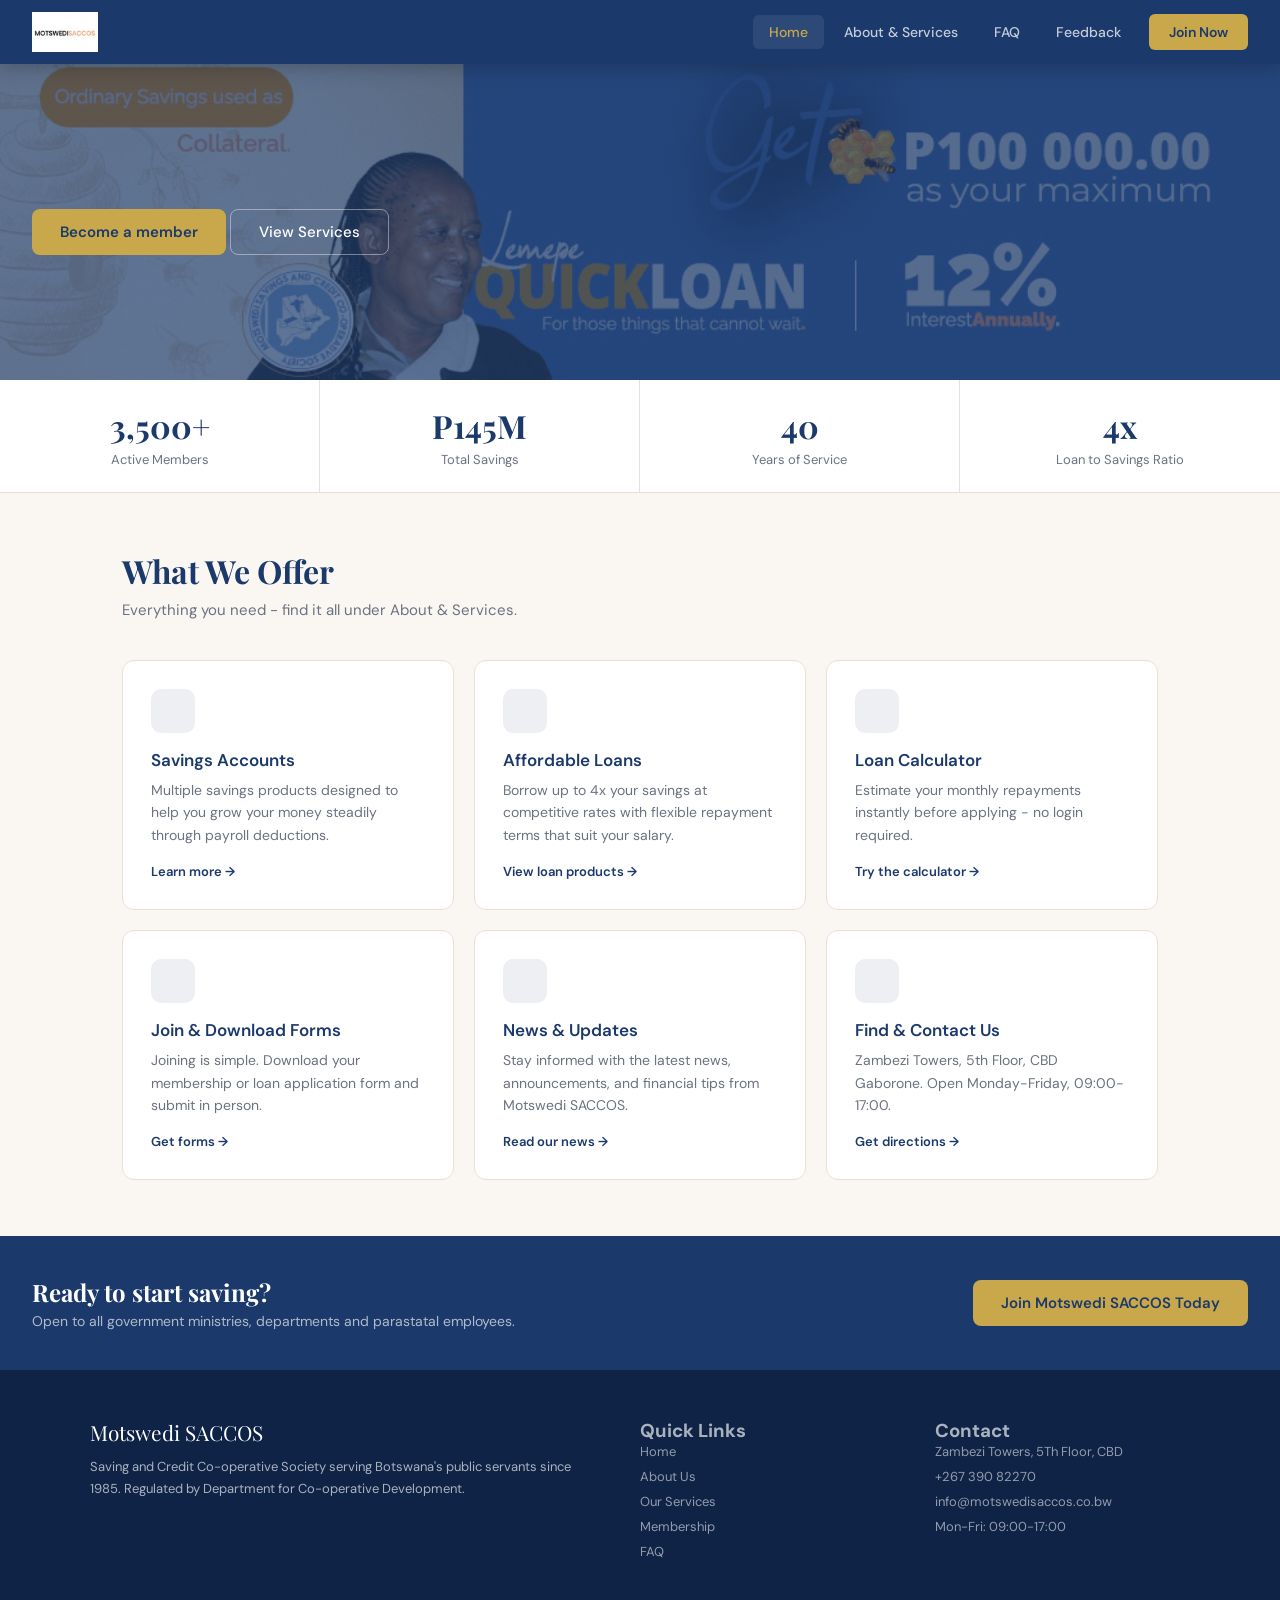
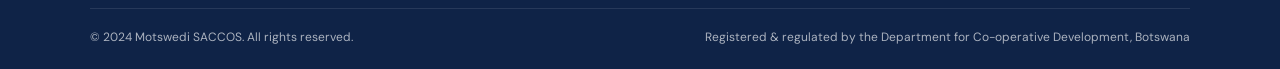
==== index.html @ 710ae523 "Change footer headings from h4/h5 to h3" ====
<!DOCTYPE html>
<html lang="en">
<head>
    <meta charset="UTF-8">
    <meta name="viewport" content="width=device-width, initial-scale=1.0">
    <title>Motswedi SACCOS-Home</title>
    <link rel="stylesheet" href="style.css">
</head>
<body class="fade-in">
    <nav>
        <a class="nav-logo" href="index.html">
            <img src="images/logo.jpg" alt="Motswedi SACCOS Logo" class="nav-logo-img">
        </a>
        <div class="nav-links">
          <a class="nav-btn active" href="index.html">Home</a>
          <a class="nav-btn" href="aboutservices.html">About &amp; Services</a>
          <a class="nav-btn" href="faq.html">FAQ</a>
          <a class="nav-btn" href="Feedback.html">Feedback</a>
          <a class="nav-cta" href="aboutservices.html#membership">Join Now</a>
        </div>  
    </nav>
    
    <div class="hero">
        <div class="hero-badge">
        </div>
        <div class="hero-buttons">
          <a class="btn-primary" href="aboutservices.html#membership">Become a member</a>
          <a class="btn-outline" href="aboutservices.html#services">View Services</a>
        </div>
    </div>

    <div class="stats">
        <div class="stat">
            <div class="stat-number">3,500+</div>
            <div class="stat-label">Active Members</div>
        </div>
        <div class="stat">
            <div class="stat-number">P145M</div>
            <div class="stat-label">Total Savings</div>
        </div>
        <div class="stat">
            <div class="stat-number">40</div>
            <div class="stat-label">Years of Service</div>
        </div>
        <div class="stat">
            <div class="stat-number">4x</div>
            <div class="stat-label">Loan to Savings Ratio</div>
        </div>
    </div>

    <div class="section">
        <div class="line"></div>
        <h2 class="section-title">What We Offer</h2>
        <p class="section-sub">Everything you need - find it all under About &amp; Services.</p>
        <div class="card-grid">
            <a class="card" href="aboutservices.html#services">
                <div class="card-icon"></div>
                <h3>Savings Accounts</h3>
                <p>Multiple savings products designed to help you grow your money steadily through payroll deductions.</p>
                <span class="card-link">Learn more</span>
            </a>
            <a class="card" href="aboutservices.html#services">
                <div class="card-icon"></div>
                <h3>Affordable Loans</h3>
                <p>Borrow up to 4x your savings at competitive rates with flexible repayment terms that suit your salary.</p>
                <span class="card-link">View loan products</span>
            </a>
            <a class="card" href="aboutservices.html#calculator">
                <div class="card-icon"></div>
                <h3>Loan Calculator</h3>
                <p>Estimate your monthly repayments instantly before applying - no login required.</p>
                <span class="card-link">Try the calculator</span>
            </a>
            <a class="card" href="aboutservices.html#membership">
                <div class="card-icon"></div>
                <h3>Join &amp; Download Forms</h3>
                <p>Joining is simple. Download your membership or loan application form and submit in person.</p>
                <span class="card-link">Get forms</span>
            </a>
            <a class="card" href="aboutservices.html#news">
                <div class="card-icon"></div>
                <h3>News &amp; Updates</h3>
                <p>Stay informed with the latest news, announcements, and financial tips from Motswedi SACCOS.</p>
                <span class="card-link">Read our news</span>
            </a>
            <a class="card" href="aboutservices.html#contact">
                <div class="card-icon"></div>
                <h3>Find &amp; Contact Us</h3>
                <p>Zambezi Towers, 5th Floor, CBD Gaborone. Open Monday-Friday, 09:00-17:00.</p>
                <span class="card-link">Get directions</span>
            </a>
        </div>
    </div>


    <div class="cta-banner">
        <div>
            <h2>Ready to start saving?</h2>
            <p>Open to all government ministries, departments and parastatal employees.</p>
        </div>
        <a Class="btn-primary" href="aboutservices.html#membership">Join Motswedi SACCOS Today</a>
    </div>


    <footer>
        <div class="footer-grid">
            <div>
                <div class="footer-logo">Motswedi SACCOS</div>
                <P class="footer-tagline">Saving and Credit Co-operative Society serving Botswana's public servants since 1985. Regulated by Department for Co-operative Development.</P>
            </div>
            <div class="footer-col">
                <h3>Quick Links</h3>
                <a href="index.html">Home</a>
                <a href="aboutservices.html#who">About Us</a>
                <a href="aboutservices.html#services">Our Services</a>
                <a href="aboutservices.html#membership">Membership</a>
                <a href="faq.html">FAQ</a>
            </div>
            <div class="footer-col">
                <h3>Contact</h3>
                <a>Zambezi Towers, 5Th Floor, CBD</a>
                <a href="tel:+26739082270">+267 390 82270</a>
                <a href="mailto:info@motswedisaccos.co.bw">info@motswedisaccos.co.bw</a>
                <a>Mon-Fri: 09:00-17:00</a>
            </div>
        </div>
        <div class="footer-bottom">
            <span>&copy; 2024 Motswedi SACCOS. All rights reserved.</span>
            <span>Registered &amp; regulated by the Department for Co-operative Development, Botswana</span>
        </div>
    </footer>

    <div class="toast" id="toast"></div>
    <script>
        function showToast(msg) {
            const t = document.getElementById('toast');
            t.textContent ='✓' +msg;
            t.classList.add('show');
            setTimeout(() => t.classList.remove('show'), 3000)
        }
    </script>
</body>
</html>
---- style.css ----
@import url('https://fonts.googleapis.com/css2?family=Playfair+Display:wght@600;700&family=DM+Sans:wght@300;400;500;600&display=swap');

:root {
  --navy: #1B3A6B;
  --navy-dark: #0F2347;
  --gold: #C9A84C;
  --gold-light: #E8C96A;
  --cream: #FAF7F2;
  --white: #FFFFFF;
  --text: #1a1a2e;
  --muted: #6B7280;
  --border: #E5E0D8;
  --success: #0F6E56;
}

*, *::before, *::after { box-sizing: border-box; margin: 0; padding: 0; }

body {
  font-family: 'DM Sans', sans-serif;
  background: var(--cream);
  color: var(--text);
  overflow-x: hidden;
}



nav {
  position: sticky; top: 0; z-index: 100;
  background: var(--navy);
  display: flex; align-items: center; justify-content: space-between;
  padding: 0 2rem; height: 64px;
  box-shadow: 0 2px 20px rgba(0,0,0,0.25);
}

.nav-logo {
  display: flex; align-items: center; gap: 10px; text-decoration: none;
}

.nav-logo-img {
  height: 40px;
  width: auto;
  display: block;
  object-fit: contain;
}

.nav-logo-mark {
  width: 36px; height: 36px; border-radius: 50%;
  background: var(--gold);
  display: flex; align-items: center; justify-content: center;
  font-family: 'Playfair Display', serif;
  font-size: 16px; font-weight: 700; color: var(--navy);
}

.nav-logo-text {
  font-family: 'Playfair Display', serif;
  font-size: 18px; font-weight: 600; color: var(--white);
  letter-spacing: 0.3px;
}

.nav-links {
  display: flex; 
  gap: 4px; 
  align-items: center;
}

.nav-btn {
  background: none; border: none; cursor: pointer;
  font-family: 'DM Sans', sans-serif;
  font-size: 14px; font-weight: 500;
  color: rgba(255,255,255,0.75);
  padding: 8px 16px; border-radius: 6px;
  transition: all 0.2s; text-decoration: none;
  display: inline-flex; align-items: center;
}

.nav-btn:hover { color: var(--white); 
  background: rgba(255,255,255,0.1); 
}

.nav-btn.active { color: var(--gold); 
  background: rgba(255,255,255,0.08); 
}

.nav-cta {
  background: var(--gold); color: var(--navy);
  font-weight: 600; border: none;
  padding: 9px 20px; border-radius: 6px;
  font-family: 'DM Sans', sans-serif; font-size: 14px;
  transition: all 0.2s; margin-left: 8px;
  text-decoration: none; display: inline-flex; align-items: center;
}

.nav-cta:hover { 
  background: var(--gold-light); 
}


.hero-badge {
  display: flex;
  justify-content: center;
  margin-bottom: 20px;
}

.hero-badge-img {
width: 320px;
  height: 150px;
  object-fit: contain;
  border-radius: 8px;
}
.hero{
  background: linear-gradient(rgba(27, 58, 107, 0.7), rgba(27, 58, 107, 0.7)),  url('images/banner.jpeg.jfif'); 
  background-size: cover;
  background-position: center;
  background-repeat: no-repeat;
  display: flex;
  flex-direction: column;
  padding: 125px 2rem;
}


.breadcrumb {
  background: var(--white);
  padding: 10px 2rem;
  font-size: 13px; color: var(--muted);
  border-bottom: 1px solid var(--border);
  display: flex; align-items: center; gap: 6px;
}

.breadcrumb a { 
  color: var(--muted); 
  text-decoration: none; 
}

.breadcrumb a:hover { 
  color: var(--navy); 
}

.breadcrumb span { 
  color: var(--navy); 
  font-weight: 500; 
}
.breadcrumb-sep { 
  color: var(--border); 
}


@keyframes fadeIn { 
  from { opacity:0; transform:translateY(8px); } to { opacity:1; transform:translateY(0); } 
}
.fade-in { 
  animation: fadeIn 0.4s ease; 
}


.btn-primary {
  background: var(--gold); color: var(--navy);
  border: none; cursor: pointer;
  font-family: 'DM Sans', sans-serif; font-weight: 600;
  font-size: 15px; padding: 13px 28px; border-radius: 8px;
  transition: all 0.2s; text-decoration: none;
  display: inline-flex; align-items: center;
}

.btn-primary:hover { 
  background: var(--gold-light); 
  transform: translateY(-1px); 
}

.btn-outline {
  background: transparent; 
  color: var(--white);
  border: 1.5px solid rgba(255,255,255,0.4); 
  cursor: pointer;
  font-family: 'DM Sans', sans-serif; 
  font-weight: 500;
  font-size: 15px; 
  padding: 12px 28px; 
  border-radius: 8px;
  transition: all 0.2s; 
  text-decoration: none;
  display: inline-flex; 
  align-items: center;
}

.btn-outline:hover { 
  border-color: var(--white); 
  background: rgba(255,255,255,0.08); 
}


.section { 
  padding: 56px 2rem; 
  max-width: 1100px; 
  margin: 0 auto; 
}

.section-title {
  font-family: 'Playfair Display', serif;
  font-size: 2rem; color: var(--navy); margin-bottom: 8px;
}

.section-sub { 
  color: var(--muted); 
  font-size: 15px; 
  margin-bottom: 40px; 
}

.gold-line { 
  width: 48px; 
  height: 3px; 
  background: var(--gold); 
  border-radius: 2px; 
  margin-bottom: 16px; 
}


.card-grid { display: grid; 
  grid-template-columns: repeat(auto-fit, minmax(280px, 1fr)); 
  gap: 20px; 
}

.card {
  background: var(--white);
  border: 1px solid var(--border);
  border-radius: 12px; padding: 28px;
  transition: all 0.25s;
  position: relative; overflow: hidden;
  text-decoration: none; color: inherit; display: block;
}

.card::before {
  content: ''; 
  position: absolute; 
  top: 0; 
  left: 0; 
  right: 0; 
  height: 3px;
  background: var(--gold); 
  transform: scaleX(0); 
  transform-origin: left;
  transition: transform 0.3s;
}

.card:hover { 
  transform: translateY(-4px); 
  box-shadow: 0 12px 40px rgba(27,58,107,0.12); 
}

.card:hover::before { 
  transform: scaleX(1); 
}

.card-icon {
  width: 44px; height: 44px; border-radius: 10px;
  background: rgba(27,58,107,0.08);
  display: flex; align-items: center; justify-content: center;
  font-size: 20px; margin-bottom: 16px;
}

.card h3 { font-size: 17px; 
  font-weight: 600; 
  color: var(--navy); 
  margin-bottom: 8px; 
}

.card p { font-size: 14px; 
  color: var(--muted); 
  line-height: 1.6; 
  margin-bottom: 14px; 
}

.card-link { 
  font-size: 13px; 
  font-weight: 600; 
  color: var(--navy); 
}

.card-link::after { 
  content: ' →'; 
}

.card-static { 
  cursor: default; 
}

.card-static:hover { 
  transform: none; 
  box-shadow: none;
 }

.card-static:hover::before { 
  transform: scaleX(0); 
}


.cta-banner {
  background: var(--navy);
  padding: 40px 2rem;
  display: flex; align-items: center; justify-content: space-between;
  flex-wrap: wrap; gap: 20px;
}

.cta-banner h2 {
  font-family: 'Playfair Display', serif;
  color: var(--white); font-size: 1.5rem;
}

.cta-banner p { 
  color: rgba(255,255,255,0.65); 
  font-size: 14px; 
  margin-top: 4px; 
}


.stats {
  background: var(--white);
  display: grid; grid-template-columns: repeat(auto-fit, minmax(160px, 1fr));
  border-bottom: 1px solid var(--border);
}

.stat {
  padding: 24px 20px; text-align: center;
  border-right: 1px solid var(--border);
}

.stat:last-child { 
  border-right: none; 
}

.stat-number {
  font-family: 'Playfair Display', serif;
  font-size: 2rem; font-weight: 700; color: var(--navy);
}

.stat-label { font-size: 13px; 
  color: var(--muted); 
  margin-top: 4px; 
}


.info-grid { display: grid; 
  grid-template-columns: 1fr 1fr; 
  gap: 40px; 
  align-items: start; 
}

.info-text h2 { font-family:'Playfair Display',serif; 
  font-size:1.75rem; 
  color:var(--navy); 
  margin-bottom:14px; 
}

.info-text p { color:var(--muted); 
  line-height:1.8; 
  font-size:15px; 
  margin-bottom:14px; 
}

.info-box { background: var(--navy); 
  border-radius: 16px; 
  padding: 32px; 
  color: var(--white); 
}

.info-box h3 { 
  font-family:'Playfair Display',serif; 
  font-size:1.25rem; 
  color:var(--gold-light); 
  margin-bottom:16px; 
}

.info-row { 
  display:flex; 
  justify-content:space-between; 
  padding:10px 0; 
  border-bottom:1px solid rgba(255,255,255,0.1); 
  font-size:14px; 
}

.info-row:last-child { 
  border-bottom:none; 
}

.info-row span:first-child { 
  color:rgba(255,255,255,0.65); 
}

.info-row span:last-child { 
  font-weight:600; 
  color:var(--gold-light); 
}


.as-nav {
  background: var(--white);
  border-bottom: 1px solid var(--border);
  display: flex; 
  gap: 0; 
  overflow-x: auto;
  padding: 0 2rem;
}

.as-tab {
  padding: 14px 20px;
  font-size: 14px; 
  font-weight: 500;
  color: var(--muted); 
  cursor: pointer;
  border-bottom: 2.5px solid transparent;
  white-space: nowrap; 
  transition: all 0.2s;
  background: none; 
  border-top: none; 
  border-left: none; 
  border-right: none;
  font-family: 'DM Sans', sans-serif;
}

.as-tab:hover { 
  color: var(--navy); 
}

.as-tab.active { 
  color: var(--navy); 
  border-bottom-color: var(--gold); 
  font-weight: 600; 
}
.as-content { 
  display: none; 
}
.as-content.active { 
  display: block; 
  animation: fadeIn 0.3s ease; 
}


.calc-wrap {
  background: var(--white); 
  border-radius: 16px;
  padding: 36px; 
  border: 1px solid var(--border);
  max-width: 560px;
}

.calc-wrap h3 { 
  font-family:'Playfair Display',serif; 
  color:var(--navy); 
  font-size:1.4rem; 
  margin-bottom:6px; 
}

.calc-wrap p { 
  color:var(--muted); 
  font-size:14px; 
  margin-bottom:28px; 
}

.field { 
  margin-bottom: 20px; 
}

.field label { 
  display:block; 
  font-size:13px; 
  font-weight:600; 
  color:var(--navy); 
  margin-bottom:6px; 
  text-transform:uppercase; 
  letter-spacing:0.5px; 
}

.field input, .field select {
  width: 100%; 
  padding: 12px 14px;
  border: 1.5px solid var(--border); 
  border-radius: 8px;
  font-family:'DM Sans',sans-serif; 
  font-size:15px;
  color: var(--text); 
  background: var(--cream);
  transition: border-color 0.2s; 
  outline: none;
}

.field input:focus, .field select:focus { 
  border-color: var(--navy); 
}

.calc-result {
  background: var(--navy); 
  border-radius: 10px;
  padding: 20px 24px; 
  margin-top: 24px;
  display: flex; 
  justify-content: space-between; 
  align-items: center;
}

.calc-result-label { 
  color: rgba(255,255,255,0.7); 
  font-size: 14px; 
}

.calc-result-value { 
  font-family:'Playfair Display',serif; 
  font-size:1.8rem; 
  color:var(--gold-light); 
  font-weight:700; 
}


.forms-list { 
  display:flex; 
  flex-direction:column; 
  gap:12px; 
}

.form-item {
  background:var(--white); 
  border:1px solid var(--border);
  border-radius:10px; 
  padding:18px 20px;
  display:flex; 
  align-items:center; 
  gap:16px;
  transition: box-shadow 0.2s;
}

.form-item:hover { 
  box-shadow: 0 4px 16px rgba(27,58,107,0.1); 
}

.form-icon { 
  font-size:24px; 
  flex-shrink:0; 
}

.form-info h4 { 
  font-size:15px; 
  font-weight:600; 
  color:var(--navy); 
}

.form-info p { 
  font-size:13px; 
  color:var(--muted); 
  margin-top:2px; 
}

.form-dl {
  margin-left:auto; 
  background:var(--navy); 
  color:var(--white);
  border:none; 
  cursor:pointer; 
  padding:8px 16px;
  border-radius:6px; 
  font-size:13px; 
  font-weight:500;
  font-family:'DM Sans',sans-serif; 
  white-space:nowrap;
  transition: background 0.2s;
}

.form-dl:hover { 
  background:var(--gold); 
  color:var(--navy); 
}


.contact-grid { 
  display:grid; 
  grid-template-columns:1fr 1fr; 
  gap:32px; 
}

.contact-card { 
  background:var(--white); 
  border:1px solid var(--border); 
  border-radius:12px; 
  padding:28px; 
}

.contact-card h4 { 
  font-size:16px; 
  font-weight:600; 
  color:var(--navy); 
  margin-bottom:16px; 
  display:flex; 
  align-items:center; 
  gap:8px; 
}

.contact-row { 
  display:flex; 
  gap:12px; 
  align-items:flex-start; 
  margin-bottom:12px; 
  font-size:14px; 
}

.contact-row-icon { 
  font-size:16px; 
  flex-shrink:0; 
  margin-top:1px; 
}

.contact-row-text { 
  color:var(--muted); 
  line-height:1.5; 
}

.contact-form input, .contact-form textarea {
  width:100%; 
  padding:11px 14px;
  border:1.5px solid var(--border); 
  border-radius:8px;
  font-family:'DM Sans',sans-serif; 
  font-size:14px;
  background:var(--cream); 
  outline:none; 
  margin-bottom:12px;
  transition:border-color 0.2s;
}

.contact-form input:focus, .contact-form textarea:focus { 
  border-color:var(--navy); 
}
.contact-form textarea { 
  resize:vertical; 
  height:100px; 
}

.map-placeholder {
  background: linear-gradient(135deg, #e8eef7, #d0ddf0);
  border-radius:10px; 
  height:180px;
  display:flex; 
  align-items:center; 
  justify-content:center;
  color:var(--navy); 
  font-size:14px; 
  font-weight:500;
  border:1px dashed #aab8d0; 
  margin-top:8px;
}


.news-list { 
  display:flex; 
  flex-direction:column; 
  gap:16px; 
}

.news-item { 
  background:var(--white); 
  border:1px solid var(--border); 
  border-radius:10px; 
  padding:20px 24px; 
  display:flex; 
  gap:20px; 
  align-items:flex-start; 
}

.news-date { 
  background:var(--navy); 
  color:var(--white); 
  border-radius:8px; 
  padding:8px 12px; 
  text-align:center; 
  flex-shrink:0; 
}

.news-date .day { 
  font-family:'Playfair Display',serif; 
  font-size:1.5rem; 
  font-weight:700; 
  display:block; 
  line-height:1; 
}

.news-date .mon { 
  font-size:11px; 
  text-transform:uppercase; 
  letter-spacing:1px; 
  color:var(--gold-light); 
}

.news-body h4 { 
  font-size:15px; 
  font-weight:600; 
  color:var(--navy); 
  margin-bottom:6px; 
}

.news-body p { 
  font-size:13px; 
  color:var(--muted); 
  line-height:1.6; 
}


.faq-hero { 
  background: var(--navy); 
  padding: 50px 2rem 40px; 
  text-align:center; 
}

.faq-hero h1 { 
  font-family:'Playfair Display',serif; 
  color:var(--white); 
  font-size:2.2rem; 
}

.faq-hero p { 
  color:rgba(255,255,255,0.65); 
  margin-top:10px; 
  font-size:15px; 
}

.faq-search { 
  max-width:500px; 
  margin:24px auto 0; 
  display:flex; 
}

.faq-search input { 
  flex:1; 
  padding:12px 16px; 
  border:none; 
  border-radius:8px 0 0 8px; 
  font-family:'DM Sans',sans-serif; 
  font-size:14px; 
  outline:none; 
}

.faq-search button { 
  background:var(--gold); 
  color:var(--navy); 
  border:none; 
  cursor:pointer; 
  padding:12px 20px; 
  border-radius:0 8px 8px 0; 
  font-weight:600; 
  font-size:14px; 
  font-family:'DM Sans',sans-serif; 
}

.faq-list { 
  max-width:700px; 
  margin:0 auto; 
  padding:40px 2rem; 
}

.faq-cat {
  font-size:11px; 
  font-weight:700; 
  color:var(--gold); 
  letter-spacing:1.5px; 
  text-transform:uppercase; 
  margin:32px 0 12px; 
}

.faq-item { 
  background:var(--white); 
  border:1px solid var(--border); 
  border-radius:10px; 
  margin-bottom:10px; 
  overflow:hidden; 
}

.faq-q { 
  width:100%; 
  text-align:left; 
  padding:16px 20px; 
  background:none; 
  border:none; 
  cursor:pointer; 
  font-family:'DM Sans',sans-serif; 
  font-size:15px; 
  font-weight:500; 
  color:var(--text); 
  display:flex; 
  justify-content:space-between; 
  align-items:center; 
  transition: color 0.2s; 
}

.faq-q:hover { 
  color:var(--navy); 
}

.faq-q.open { 
  color:var(--navy); 
}

.faq-chevron { 
  font-size:18px; 
  transition:transform 0.3s; 
  color:var(--muted); 
  flex-shrink:0; 
}

.faq-q.open .faq-chevron { 
  transform:rotate(180deg); 
  color:var(--gold); 
}
.faq-a { 
  display:none; 
  padding:0 20px 18px; 
  font-size:14px; 
  color:var(--muted); 
  line-height:1.75; 
}
.faq-a.open { 
  display:block; 
  animation:fadeIn 0.2s ease; 
}


footer { 
  background:var(--navy-dark); 
  color:rgba(255,255,255,0.65); 
  padding:48px 2rem 24px; 
}

.footer-grid { 
  display:grid; 
  grid-template-columns:2fr 1fr 1fr; 
  gap:40px; 
  max-width:1100px; 
  margin:0 auto 40px; 
}

.footer-logo { 
  font-family:'Playfair Display',serif; 
  font-size:1.3rem; 
  color:var(--white); 
  margin-bottom:10px; 
}
.footer-tagline { 
  font-size:13px; 
  line-height:1.7; 
}

.footer-col h5 { 
  color:var(--white); 
  font-size:13px; 
  font-weight:600; 
  text-transform:uppercase; 
  letter-spacing:1px; 
  margin-bottom:14px; 
}

.footer-col a { 
  display:block; 
  font-size:13px; 
  color:rgba(255,255,255,0.55); 
  text-decoration:none; 
  margin-bottom:8px; 
  transition:color 0.2s; 
}
.footer-col a:hover { 
  color:var(--gold-light); 
}

.footer-bottom { 
  border-top:1px solid rgba(255,255,255,0.1); 
  padding-top:20px; 
  max-width:1100px; 
  margin:0 auto; 
  display:flex; 
  justify-content:space-between; 
  font-size:12px; 
  flex-wrap:wrap; 
  gap:10px; 
}


.toast { 
  position:fixed; 
  bottom:24px; 
  right:24px; 
  background:var(--success); 
  color:var(--white); 
  padding:14px 20px; 
  border-radius:10px; 
  font-size:14px; 
  font-weight:500; 
  box-shadow:0 8px 30px rgba(0,0,0,0.2); 
  transform:translateY(80px); 
  opacity:0; 
  transition:all 0.3s; 
  z-index:999; 
}

.toast.show { 
  transform:translateY(0); 
  opacity:1; 
}


@media(max-width:700px) {
  .info-grid { 
    grid-template-columns: 1fr; 
  }
  .contact-grid { 
    grid-template-columns: 1fr; 
  }
  .footer-grid { 
    grid-template-columns: 1fr; 
  }
}

@media(max-width:600px) {
  .hero { 
    padding: 50px 1rem 40px; 
  }
  .section { 
    padding: 36px 1rem; 
  }
  nav { 
    padding: 0 1rem; 
  }
  .nav-links .nav-btn:not(.nav-cta):not(.active) { 
    display: none; 
  }
}
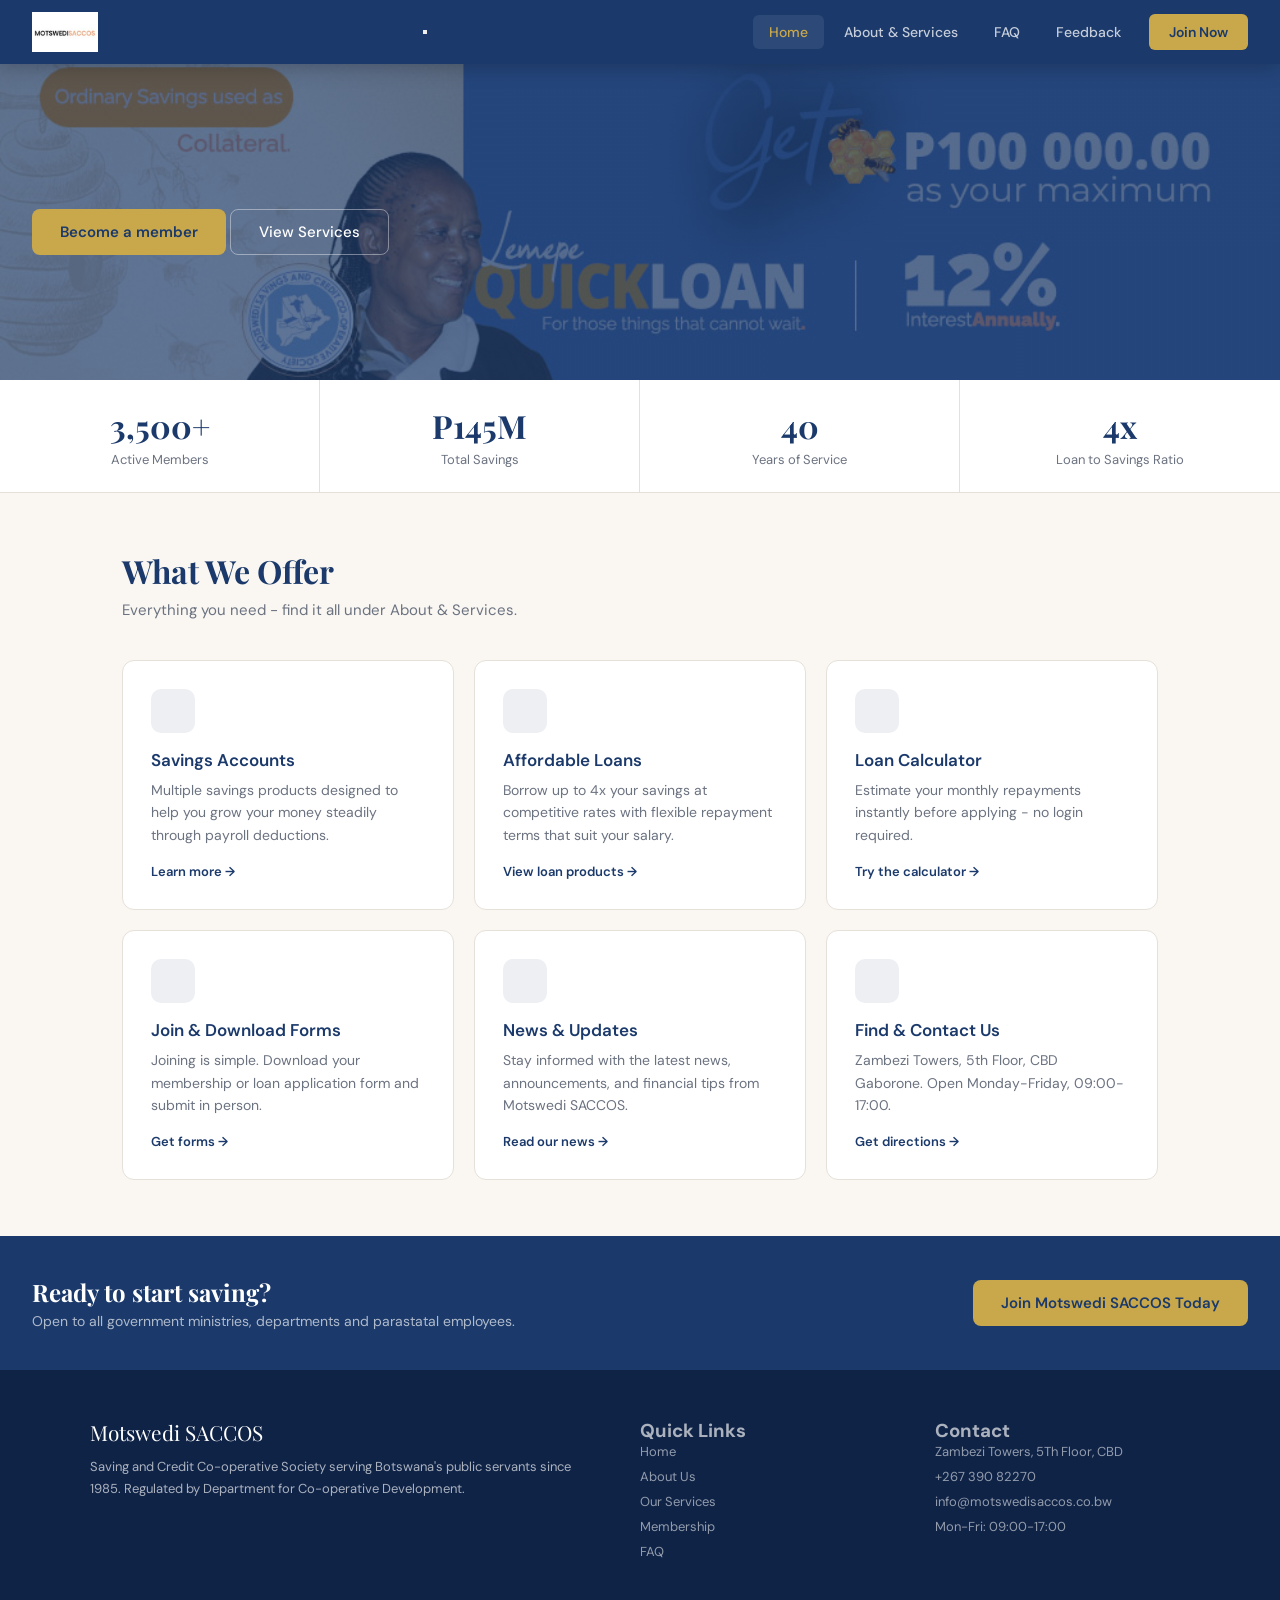
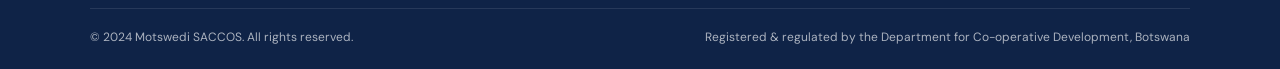
==== commit 0be171d4: "Add navigation toggle button to index.html Added a navigation toggle button for mobile view." ====
--- a/index.html
+++ b/index.html
@@ -11,6 +11,11 @@
         <a class="nav-logo" href="index.html">
             <img src="images/logo.jpg" alt="Motswedi SACCOS Logo" class="nav-logo-img">
         </a>
+         <button class="nav-toggle" aria-label="Toggle menu" aria-expanded="false">
+           <span></span>
+           <span></span>
+           <span></span>
+          </button>
         <div class="nav-links">
           <a class="nav-btn active" href="index.html">Home</a>
           <a class="nav-btn" href="aboutservices.html">About &amp; Services</a>
@@ -106,7 +111,7 @@
         <div class="footer-grid">
             <div>
                 <div class="footer-logo">Motswedi SACCOS</div>
-                <P class="footer-tagline">Saving and Credit Co-operative Society serving Botswana's public servants since 1985. Regulated by Department for Co-operative Development.</P>
+                <p class="footer-tagline">Saving and Credit Co-operative Society serving Botswana's public servants since 1985. Regulated by Department for Co-operative Development.</P>
             </div>
             <div class="footer-col">
                 <h3>Quick Links</h3>
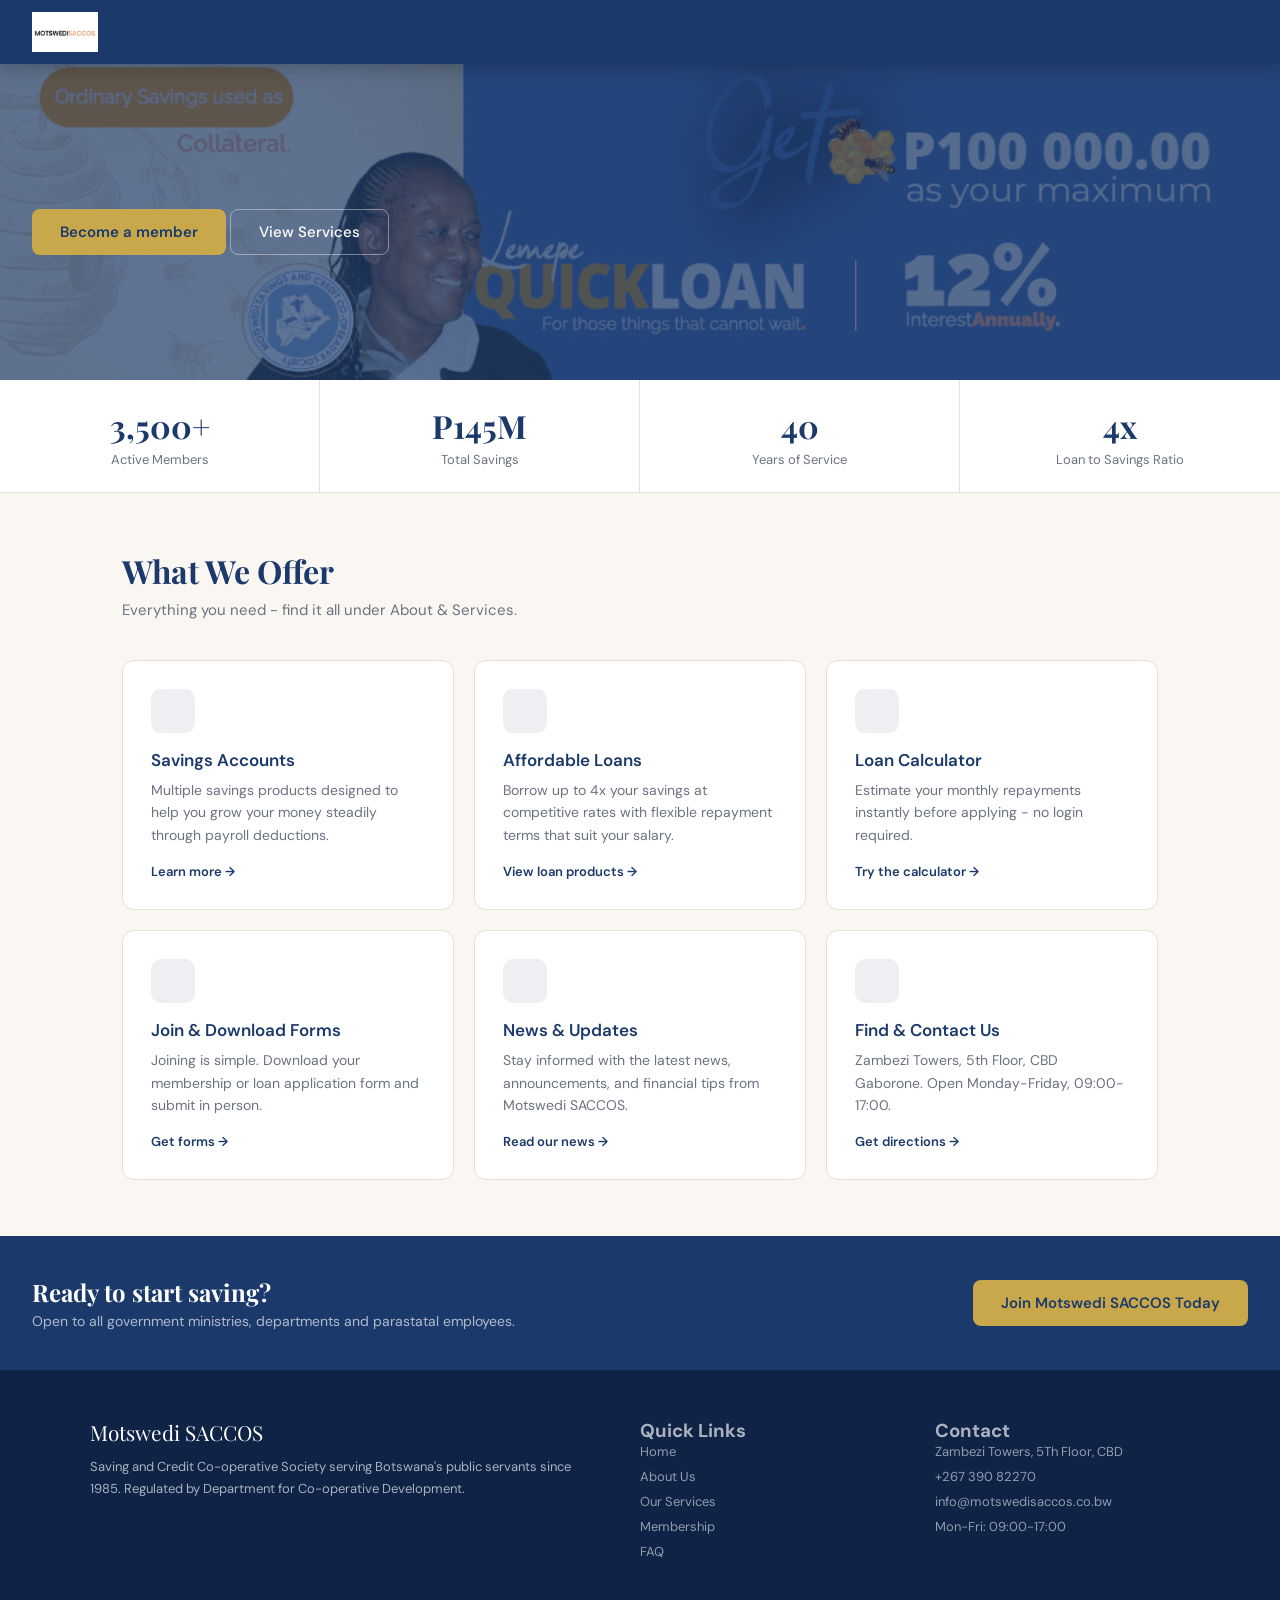
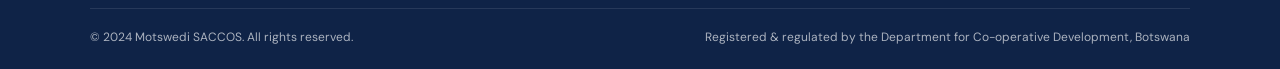
==== commit 19e44f4c: "Implement navigation toggle script in index.html Added navigation toggle functionality to improve mo" ====
--- a/index.html
+++ b/index.html
@@ -6,6 +6,23 @@
     <title>Motswedi SACCOS-Home</title>
     <link rel="stylesheet" href="style.css">
 </head>
+<script>
+  const toggle = document.querySelector('.nav-toggle');
+  const navLinks = document.getElementById('nav-links');
+
+  toggle.addEventListener('click', () => {
+    const isOpen = navLinks.classList.toggle('open');
+    toggle.classList.toggle('open');
+    toggle.setAttribute('aria-expanded', isOpen);
+  });
+  navLinks.querySelectorAll('a').forEach(link => {
+    link.addEventListener('click', () => {
+      navLinks.classList.remove('open');
+      toggle.classList.remove('open');
+      toggle.setAttribute('aria-expanded', false);
+    });
+  });
+</script>
 <body class="fade-in">
     <nav>
         <a class="nav-logo" href="index.html">
@@ -20,7 +37,6 @@
           <a class="nav-btn active" href="index.html">Home</a>
           <a class="nav-btn" href="aboutservices.html">About &amp; Services</a>
           <a class="nav-btn" href="faq.html">FAQ</a>
-          <a class="nav-btn" href="Feedback.html">Feedback</a>
           <a class="nav-cta" href="aboutservices.html#membership">Join Now</a>
         </div>  
     </nav>
--- a/style.css
+++ b/style.css
@@ -23,12 +23,14 @@
 }
 
 
-
 nav {
   position: sticky; top: 0; z-index: 100;
   background: var(--navy);
-  display: flex; align-items: center; justify-content: space-between;
-  padding: 0 2rem; height: 64px;
+  display: flex; 
+  align-items: center; 
+  justify-content: space-between;
+  padding: 0 2rem; 
+  height: 64px;
   box-shadow: 0 2px 20px rgba(0,0,0,0.25);
 }
 
@@ -57,27 +59,68 @@
   letter-spacing: 0.3px;
 }
 
+.nav-toggle {
+  display: none;
+  flex-direction: column;
+  gap: 5px;
+  background: none;
+  border: none;
+  cursor: pointer;
+  padding: 4px;
+}
+
+.nav-toggle span {
+  display: block;
+  width: 25px;
+  height: 3px;
+  background-color: white; /* change to match your nav text colour */
+  border-radius: 3px;
+  transition: transform 0.3s, opacity 0.3s;
+}
+
 .nav-links {
   display: flex; 
   gap: 4px; 
   align-items: center;
 }
 
+.nav-links {
+  display: none;
+  flex-direction: column;
+  position: absolute;
+  top: 100%;      
+  left: 0;
+  right: 0;
+  background-color: #1a1a2e
+  padding: 1rem;
+  gap: 0.5rem;
+  z-index: 999;
+}
+.nav-links.open {
+  display: flex;
+}
+
 .nav-btn {
   background: none; border: none; cursor: pointer;
   font-family: 'DM Sans', sans-serif;
-  font-size: 14px; font-weight: 500;
+  font-size: 14px; 
+  font-weight: 500;
   color: rgba(255,255,255,0.75);
-  padding: 8px 16px; border-radius: 6px;
-  transition: all 0.2s; text-decoration: none;
-  display: inline-flex; align-items: center;
-}
-
-.nav-btn:hover { color: var(--white); 
+  padding: 8px 16px;
+  border-radius: 6px;
+  transition: all 0.2s; 
+  text-decoration: none;
+  display: inline-flex; 
+  align-items: center;
+}
+
+.nav-btn:hover { 
+  color: var(--white); 
   background: rgba(255,255,255,0.1); 
 }
 
-.nav-btn.active { color: var(--gold); 
+.nav-btn.active { 
+  color: var(--gold); 
   background: rgba(255,255,255,0.08); 
 }
 
@@ -894,6 +937,18 @@
   z-index:999; 
 }
 
+
+.nav-toggle.open span:nth-child(1) { 
+  transform: translateY(8px) rotate(45deg); 
+}
+.nav-toggle.open span:nth-child(2) { 
+  opacity: 0; 
+}
+.nav-toggle.open span:nth-child(3) { 
+  transform: translateY(-8px) rotate(-45deg); 
+}
+
+
 .toast.show { 
   transform:translateY(0); 
   opacity:1; 
@@ -922,7 +977,12 @@
   nav { 
     padding: 0 1rem; 
   }
+
+  @media (max-width: 768px) {
+  .nav-toggle {
+    display: flex;
+  }
   .nav-links .nav-btn:not(.nav-cta):not(.active) { 
     display: none; 
   }
-}+}
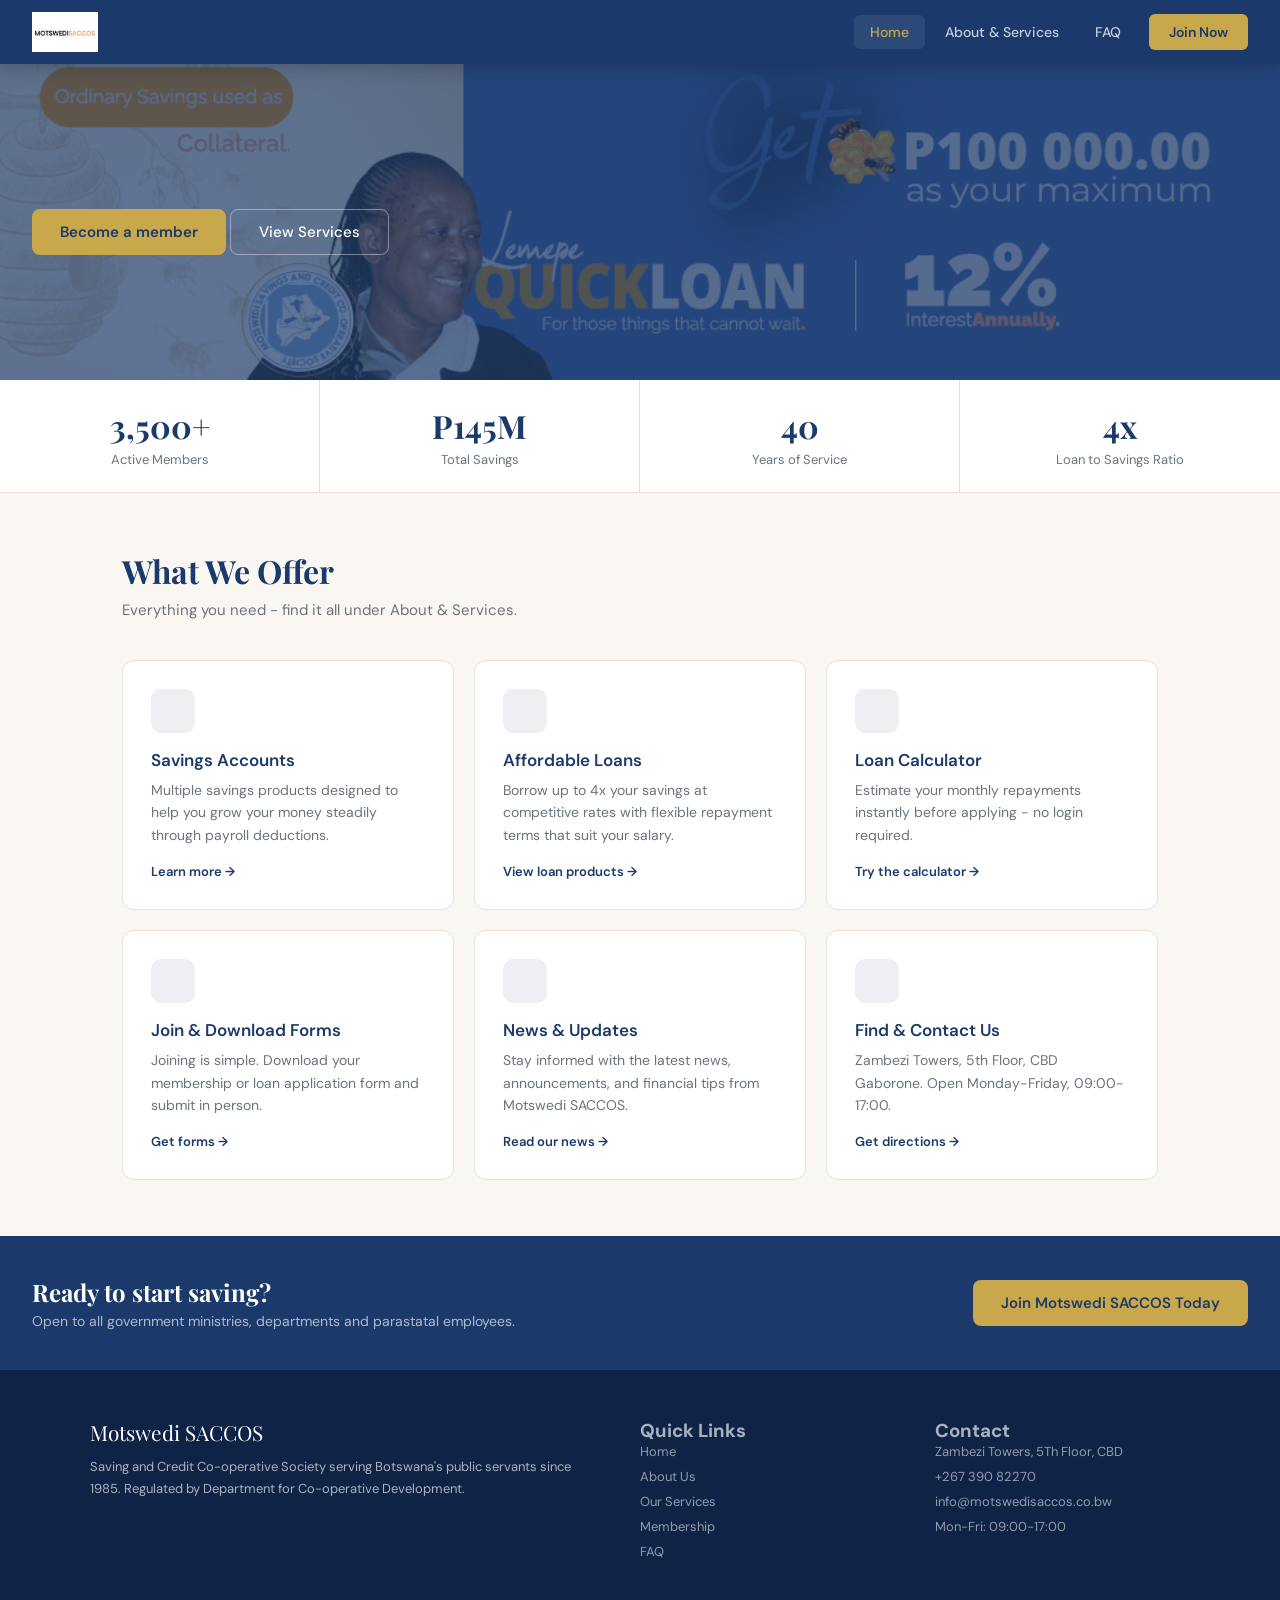
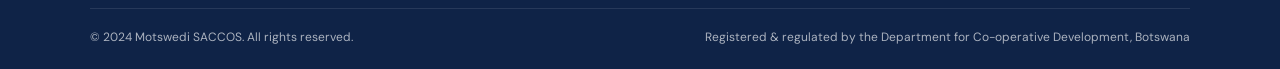
==== commit 90d5d2b7: "Update index.html" ====
--- a/index.html
+++ b/index.html
@@ -6,23 +6,6 @@
     <title>Motswedi SACCOS-Home</title>
     <link rel="stylesheet" href="style.css">
 </head>
-<script>
-  const toggle = document.querySelector('.nav-toggle');
-  const navLinks = document.getElementById('nav-links');
-
-  toggle.addEventListener('click', () => {
-    const isOpen = navLinks.classList.toggle('open');
-    toggle.classList.toggle('open');
-    toggle.setAttribute('aria-expanded', isOpen);
-  });
-  navLinks.querySelectorAll('a').forEach(link => {
-    link.addEventListener('click', () => {
-      navLinks.classList.remove('open');
-      toggle.classList.remove('open');
-      toggle.setAttribute('aria-expanded', false);
-    });
-  });
-</script>
 <body class="fade-in">
     <nav>
         <a class="nav-logo" href="index.html">
@@ -33,7 +16,7 @@
            <span></span>
            <span></span>
           </button>
-        <div class="nav-links">
+        <div class="nav-links" id="nav-links">
           <a class="nav-btn active" href="index.html">Home</a>
           <a class="nav-btn" href="aboutservices.html">About &amp; Services</a>
           <a class="nav-btn" href="faq.html">FAQ</a>
@@ -161,4 +144,21 @@
         }
     </script>
 </body>
+<script>
+  const toggle = document.querySelector('.nav-toggle');
+  const navLinks = document.getElementById('nav-links');
+
+  toggle.addEventListener('click', () => {
+    const isOpen = navLinks.classList.toggle('open');
+    toggle.classList.toggle('open');
+    toggle.setAttribute('aria-expanded', isOpen);
+  });
+  navLinks.querySelectorAll('a').forEach(link => {
+    link.addEventListener('click', () => {
+      navLinks.classList.remove('open');
+      toggle.classList.remove('open');
+      toggle.setAttribute('aria-expanded', false);
+    });
+  });
+</script>
 </html>
--- a/style.css
+++ b/style.css
@@ -73,28 +73,16 @@
   display: block;
   width: 25px;
   height: 3px;
-  background-color: white; /* change to match your nav text colour */
+  background-color: white; 
   border-radius: 3px;
   transition: transform 0.3s, opacity 0.3s;
 }
 
 .nav-links {
-  display: flex; 
-  gap: 4px; 
+  display: flex;
+  flex-direction: row;
   align-items: center;
-}
-
-.nav-links {
-  display: none;
-  flex-direction: column;
-  position: absolute;
-  top: 100%;      
-  left: 0;
-  right: 0;
-  background-color: #1a1a2e
-  padding: 1rem;
-  gap: 0.5rem;
-  z-index: 999;
+  gap: 4px;
 }
 .nav-links.open {
   display: flex;
@@ -966,7 +954,28 @@
     grid-template-columns: 1fr; 
   }
 }
-
+@media (max-width: 768px) {
+  .nav-toggle {
+    display: flex;
+  }
+
+  .nav-links {
+    display: none;
+    flex-direction: column;
+    position: absolute;
+    top: 64px;
+    left: 0;
+    right: 0;
+    background-color: var(--navy);
+    padding: 1rem;
+    gap: 0.5rem;
+    z-index: 999;
+  }
+
+  .nav-links.open {
+    display: flex;
+  }
+}
 @media(max-width:600px) {
   .hero { 
     padding: 50px 1rem 40px; 
@@ -977,12 +986,6 @@
   nav { 
     padding: 0 1rem; 
   }
-
-  @media (max-width: 768px) {
-  .nav-toggle {
-    display: flex;
-  }
-  .nav-links .nav-btn:not(.nav-cta):not(.active) { 
-    display: none; 
-  }
-}
+}
+
+
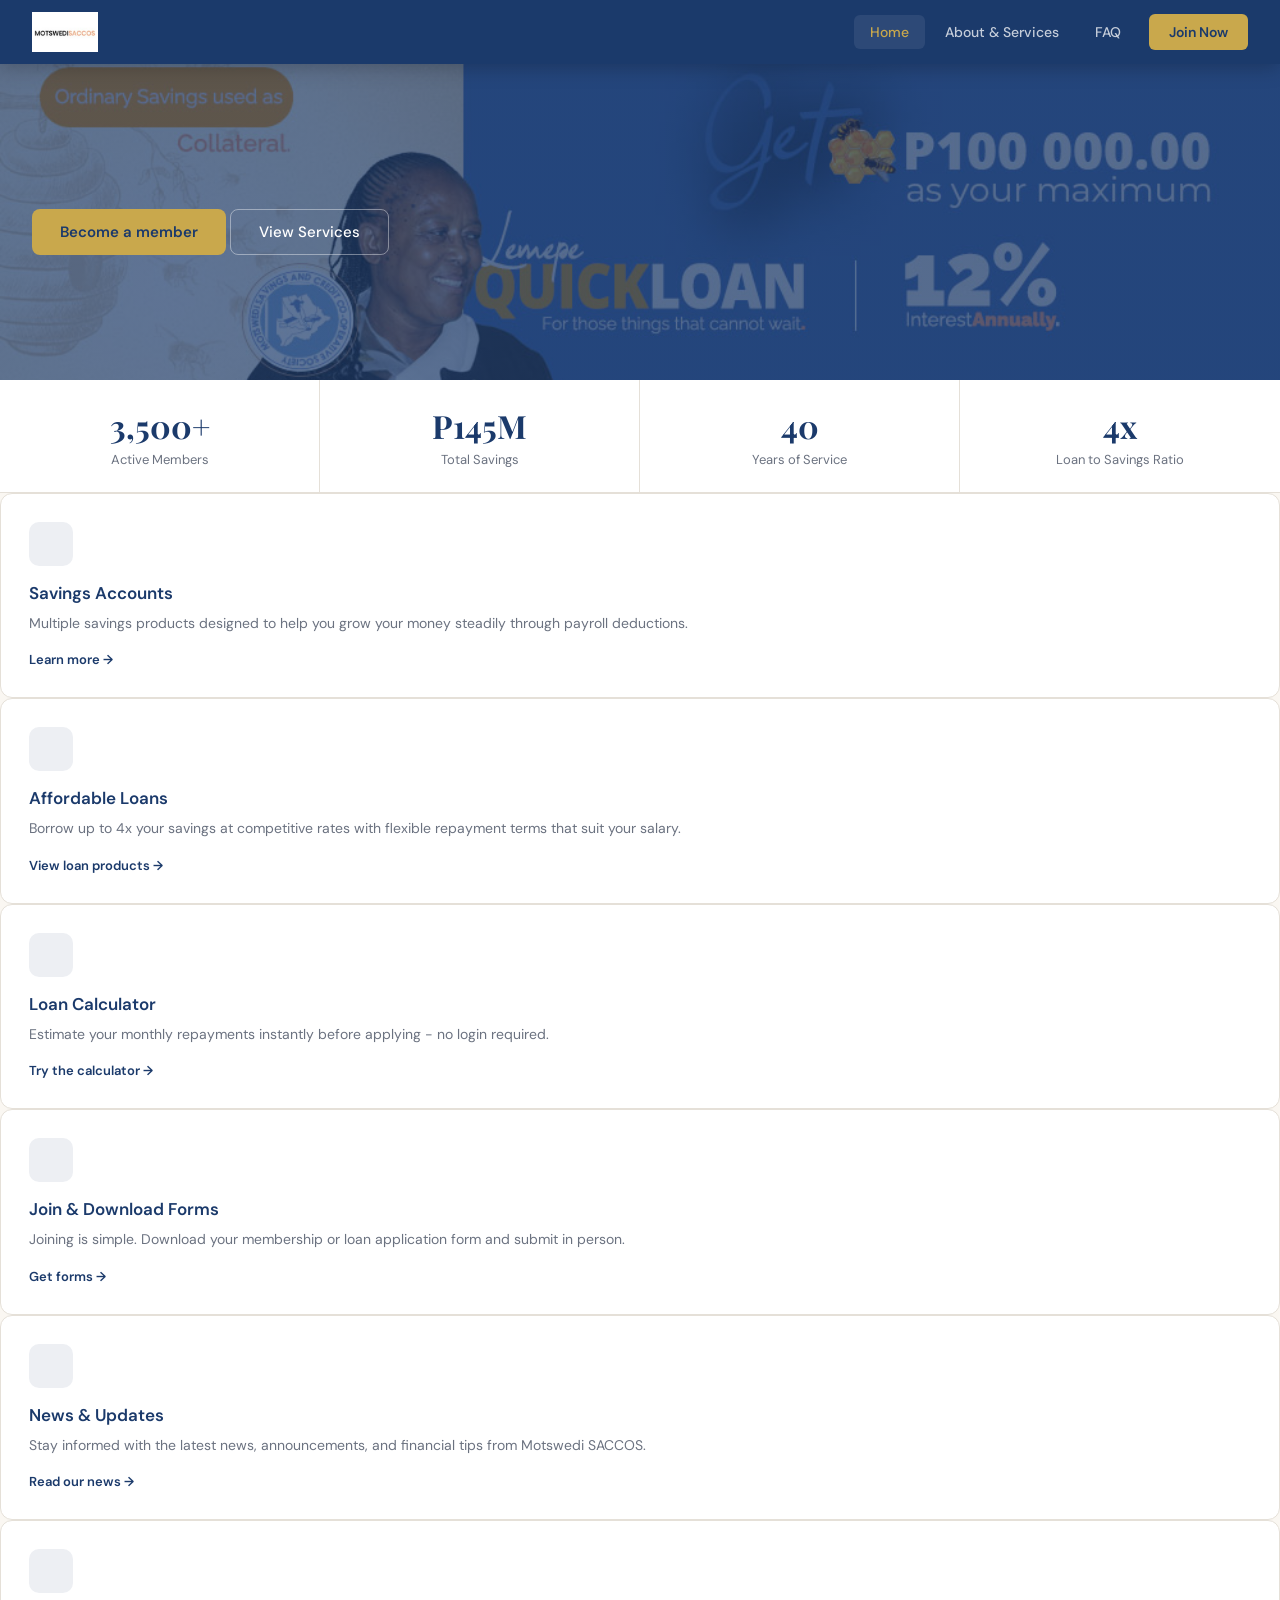
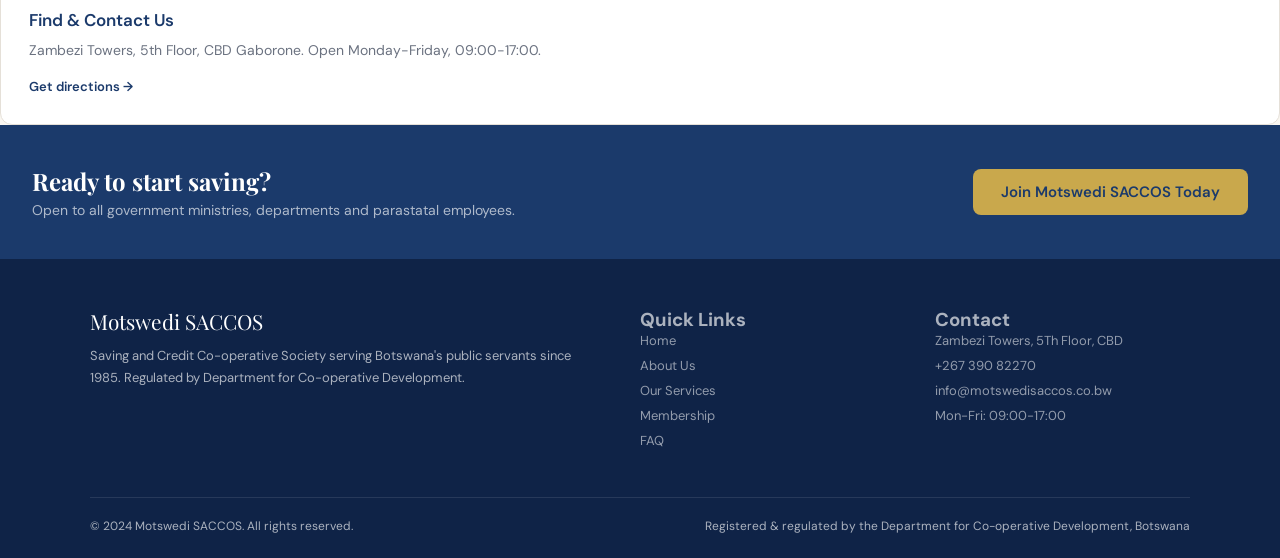
==== commit 8b107611: "bootstrap update" ====
--- a/index.html
+++ b/index.html
@@ -52,50 +52,68 @@
         </div>
     </div>
 
-    <div class="section">
-        <div class="line"></div>
-        <h2 class="section-title">What We Offer</h2>
-        <p class="section-sub">Everything you need - find it all under About &amp; Services.</p>
-        <div class="card-grid">
-            <a class="card" href="aboutservices.html#services">
+   <div class="row g-4">
+    <div class="col-12 col-md-6 col-lg-4">
+        <a class="card h-100" href="aboutservices.html#services">
+            <div class="card-body">
                 <div class="card-icon"></div>
                 <h3>Savings Accounts</h3>
                 <p>Multiple savings products designed to help you grow your money steadily through payroll deductions.</p>
                 <span class="card-link">Learn more</span>
-            </a>
-            <a class="card" href="aboutservices.html#services">
+            </div>
+        </a>
+    </div>
+    <div class="col-12 col-md-6 col-lg-4">
+        <a class="card h-100" href="aboutservices.html#services">
+            <div class="card-body">
                 <div class="card-icon"></div>
                 <h3>Affordable Loans</h3>
                 <p>Borrow up to 4x your savings at competitive rates with flexible repayment terms that suit your salary.</p>
                 <span class="card-link">View loan products</span>
-            </a>
-            <a class="card" href="aboutservices.html#calculator">
+            </div>
+        </a>
+    </div>
+    <div class="col-12 col-md-6 col-lg-4">
+        <a class="card h-100" href="aboutservices.html#calculator">
+            <div class="card-body">
                 <div class="card-icon"></div>
                 <h3>Loan Calculator</h3>
                 <p>Estimate your monthly repayments instantly before applying - no login required.</p>
                 <span class="card-link">Try the calculator</span>
-            </a>
-            <a class="card" href="aboutservices.html#membership">
+            </div>
+        </a>
+    </div>
+    <div class="col-12 col-md-6 col-lg-4">
+        <a class="card h-100" href="aboutservices.html#membership">
+            <div class="card-body">
                 <div class="card-icon"></div>
                 <h3>Join &amp; Download Forms</h3>
                 <p>Joining is simple. Download your membership or loan application form and submit in person.</p>
                 <span class="card-link">Get forms</span>
-            </a>
-            <a class="card" href="aboutservices.html#news">
+            </div>
+        </a>
+    </div>
+    <div class="col-12 col-md-6 col-lg-4">
+        <a class="card h-100" href="aboutservices.html#news">
+            <div class="card-body">
                 <div class="card-icon"></div>
                 <h3>News &amp; Updates</h3>
                 <p>Stay informed with the latest news, announcements, and financial tips from Motswedi SACCOS.</p>
                 <span class="card-link">Read our news</span>
-            </a>
-            <a class="card" href="aboutservices.html#contact">
+            </div>
+        </a>
+    </div>
+    <div class="col-12 col-md-6 col-lg-4">
+        <a class="card h-100" href="aboutservices.html#contact">
+            <div class="card-body">
                 <div class="card-icon"></div>
                 <h3>Find &amp; Contact Us</h3>
                 <p>Zambezi Towers, 5th Floor, CBD Gaborone. Open Monday-Friday, 09:00-17:00.</p>
                 <span class="card-link">Get directions</span>
-            </a>
-        </div>
+            </div>
+        </a>
     </div>
-
+</div>
 
     <div class="cta-banner">
         <div>
@@ -142,9 +160,6 @@
             t.classList.add('show');
             setTimeout(() => t.classList.remove('show'), 3000)
         }
-    </script>
-</body>
-<script>
   const toggle = document.querySelector('.nav-toggle');
   const navLinks = document.getElementById('nav-links');
 
@@ -160,5 +175,6 @@
       toggle.setAttribute('aria-expanded', false);
     });
   });
-</script>
+    </script>
+</body>
 </html>
--- a/style.css
+++ b/style.css
@@ -962,6 +962,7 @@
   .nav-links {
     display: none;
     flex-direction: column;
+    align-items: flex-end;
     position: absolute;
     top: 64px;
     left: 0;
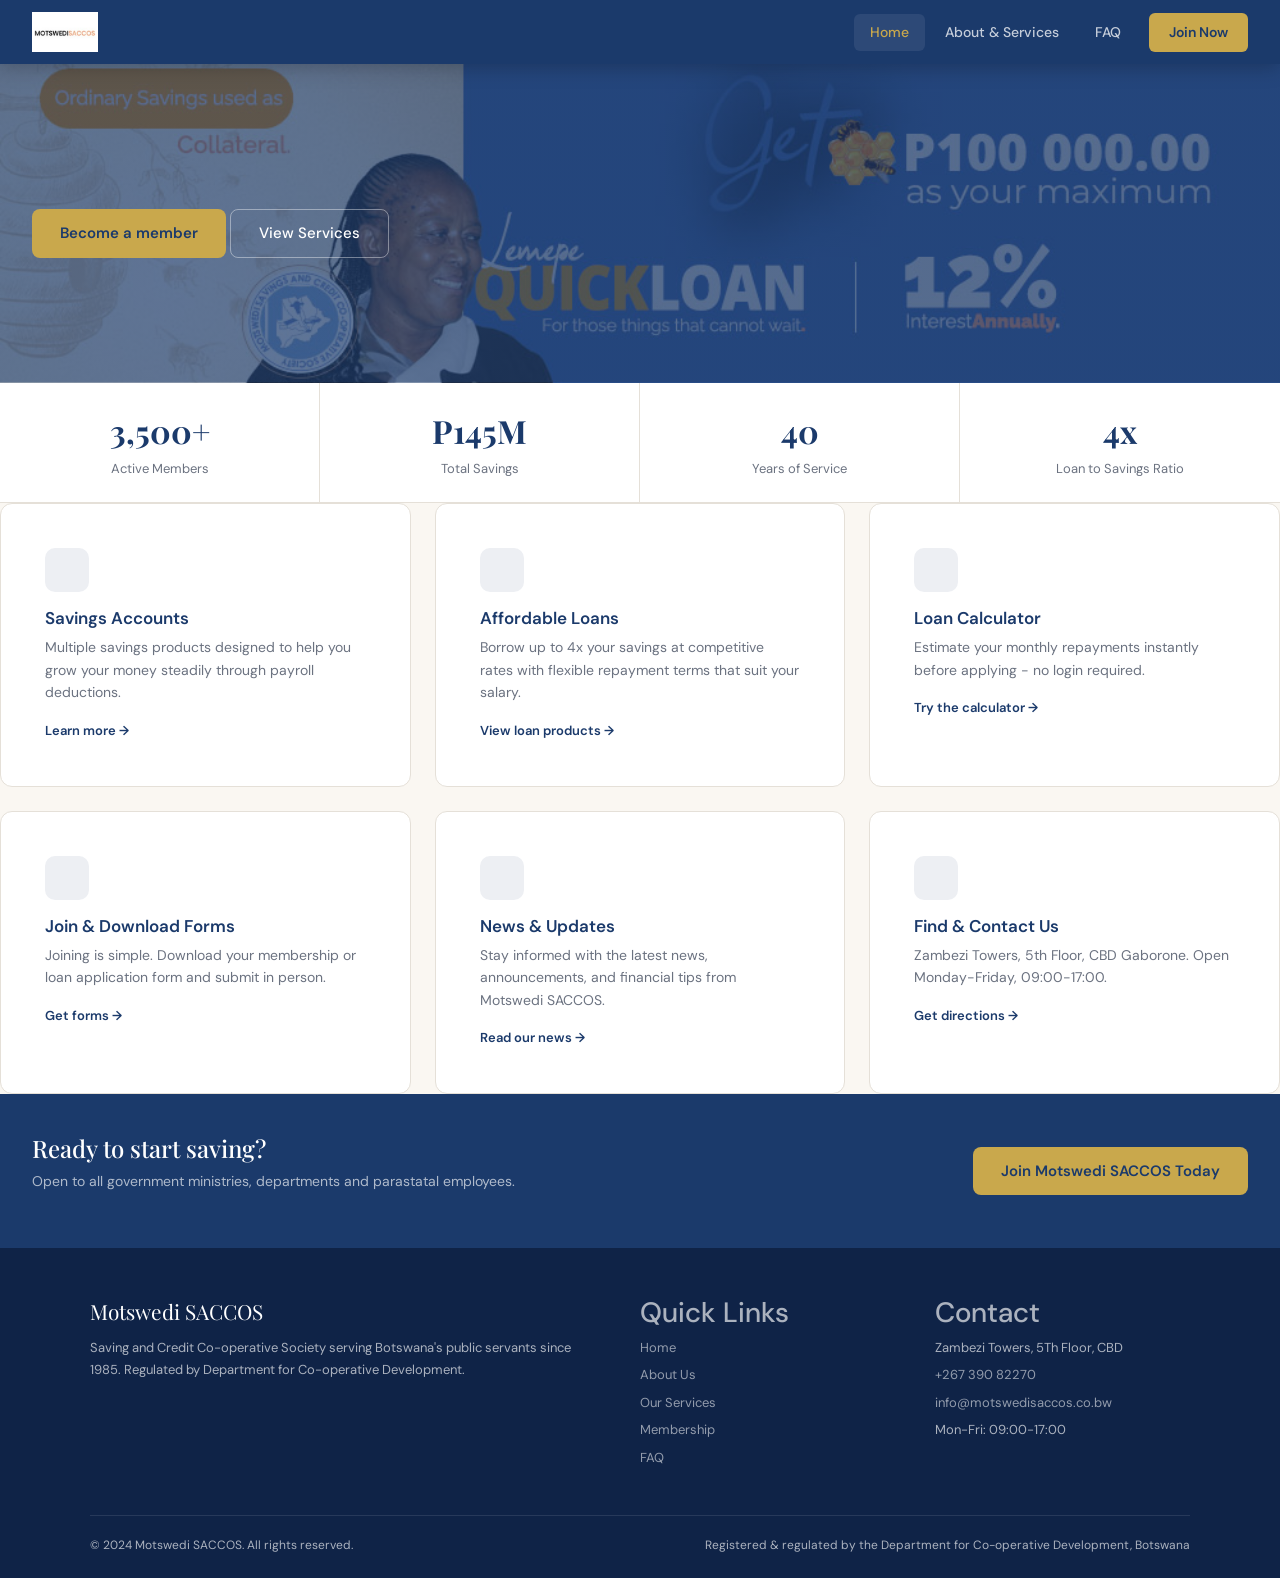
==== commit 6f912619: "bootstrap update" ====
--- a/index.html
+++ b/index.html
@@ -4,6 +4,7 @@
     <meta charset="UTF-8">
     <meta name="viewport" content="width=device-width, initial-scale=1.0">
     <title>Motswedi SACCOS-Home</title>
+    <link href="https://cdn.jsdelivr.net/npm/bootstrap@5.3.3/dist/css/bootstrap.min.css" rel="stylesheet">
     <link rel="stylesheet" href="style.css">
 </head>
 <body class="fade-in">
@@ -113,7 +114,7 @@
             </div>
         </a>
     </div>
-</div>
+    </div>
 
     <div class="cta-banner">
         <div>
@@ -153,6 +154,7 @@
     </footer>
 
     <div class="toast" id="toast"></div>
+    <script src="https://cdn.jsdelivr.net/npm/bootstrap@5.3.3/dist/js/bootstrap.bundle.min.js"></script>
     <script>
         function showToast(msg) {
             const t = document.getElementById('toast');
@@ -175,6 +177,6 @@
       toggle.setAttribute('aria-expanded', false);
     });
   });
-    </script>
+</script>
 </body>
 </html>
